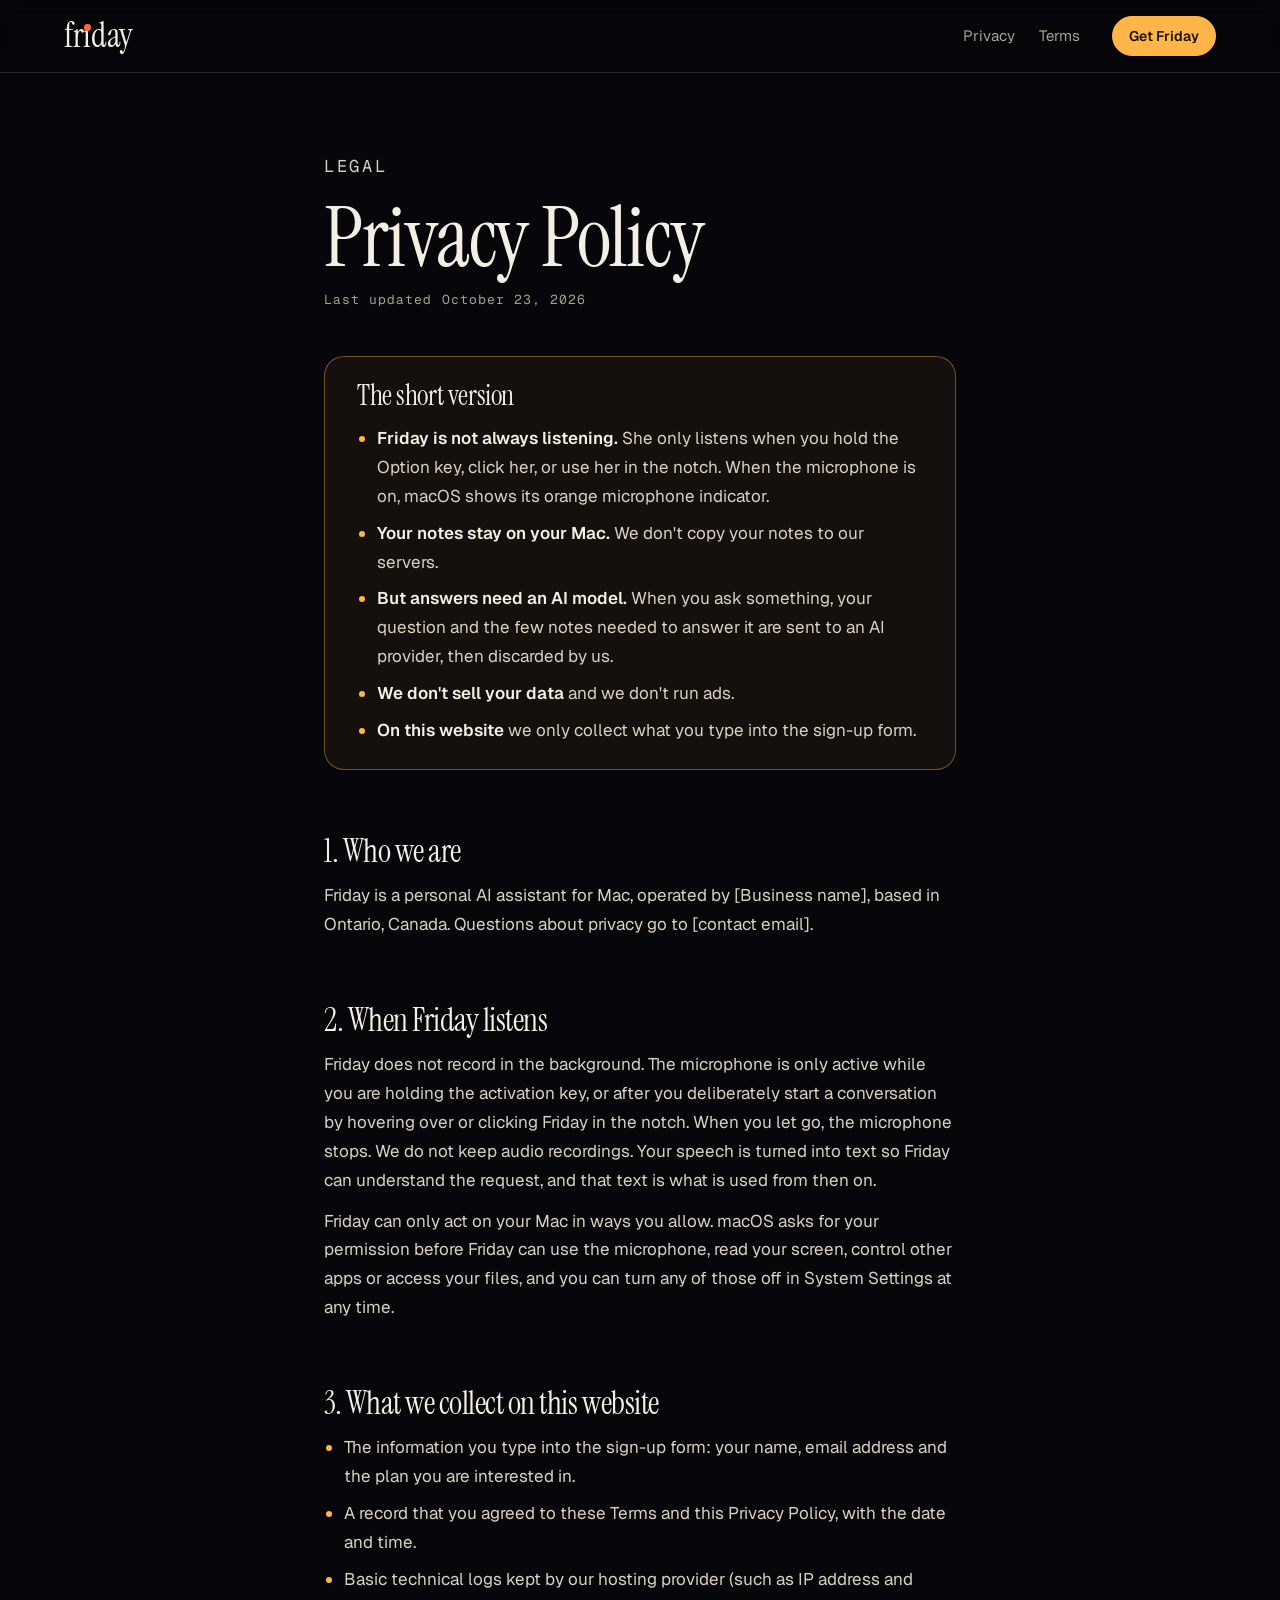
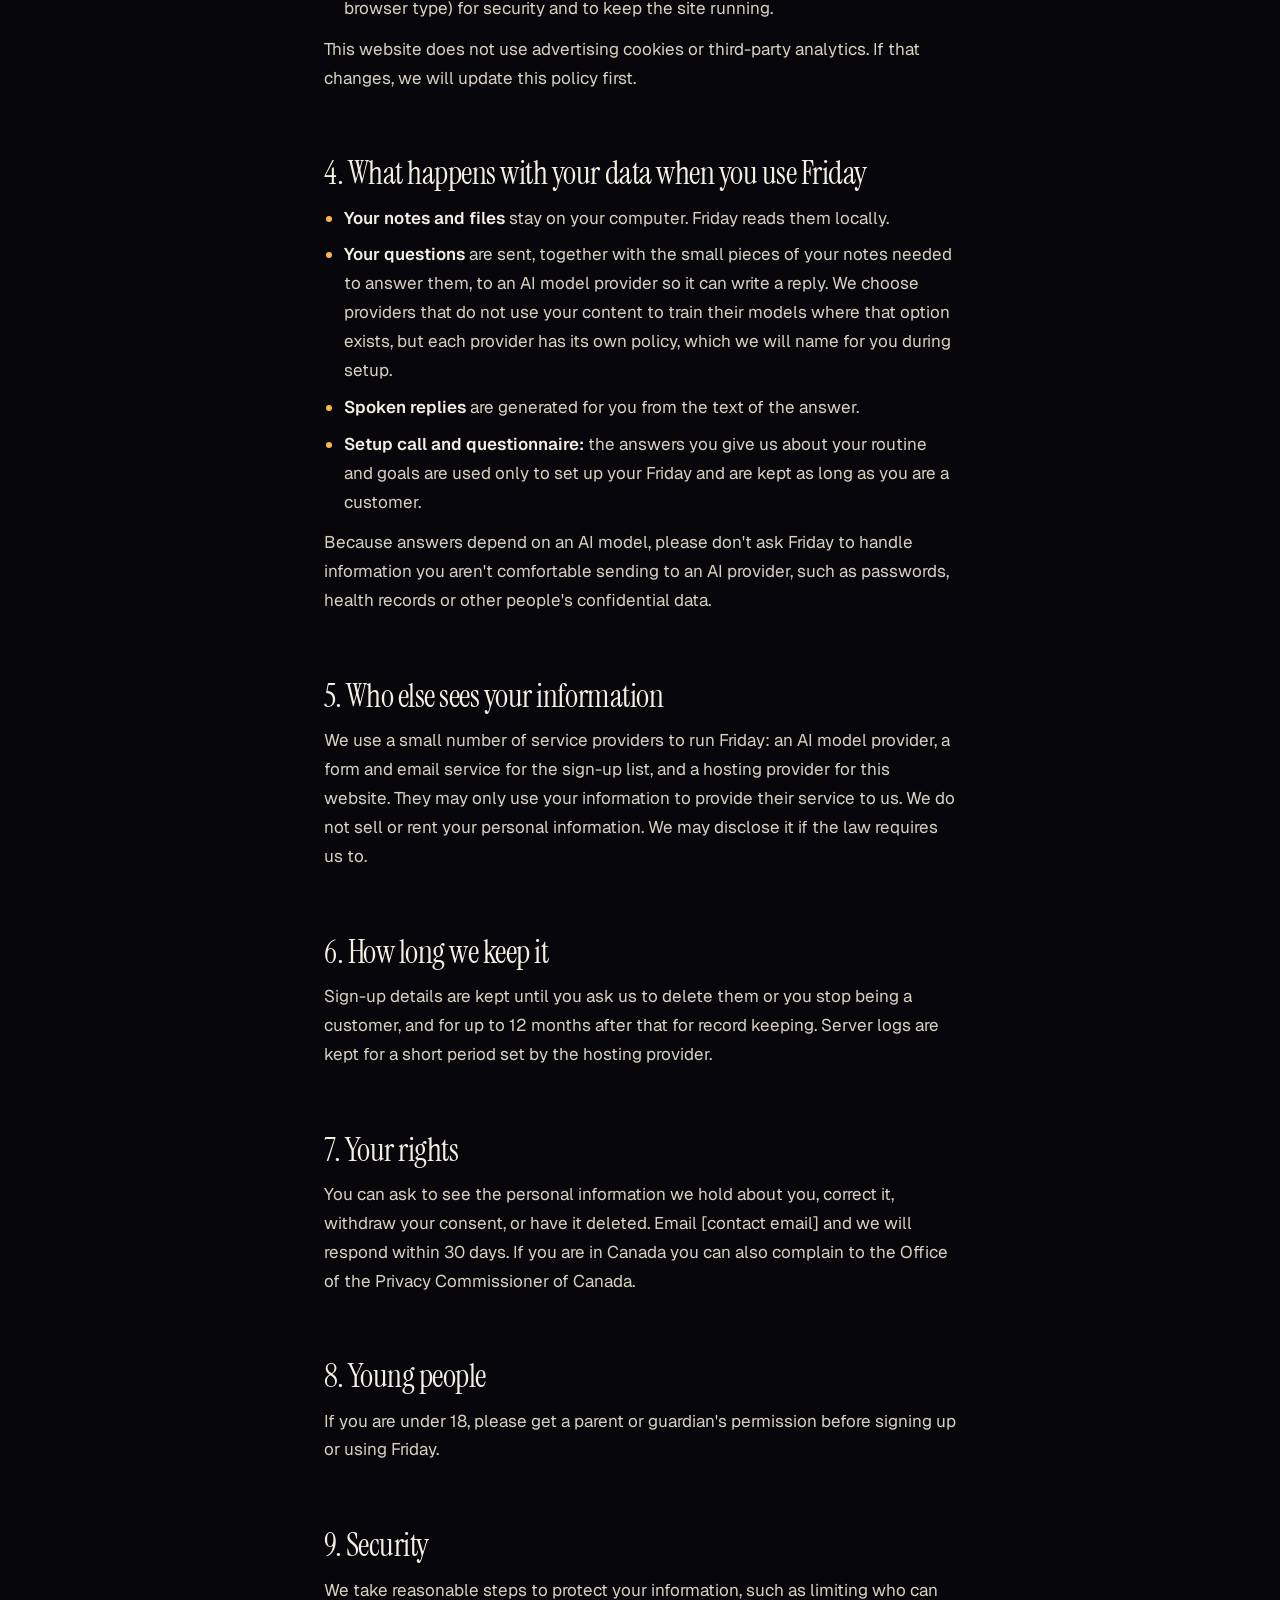
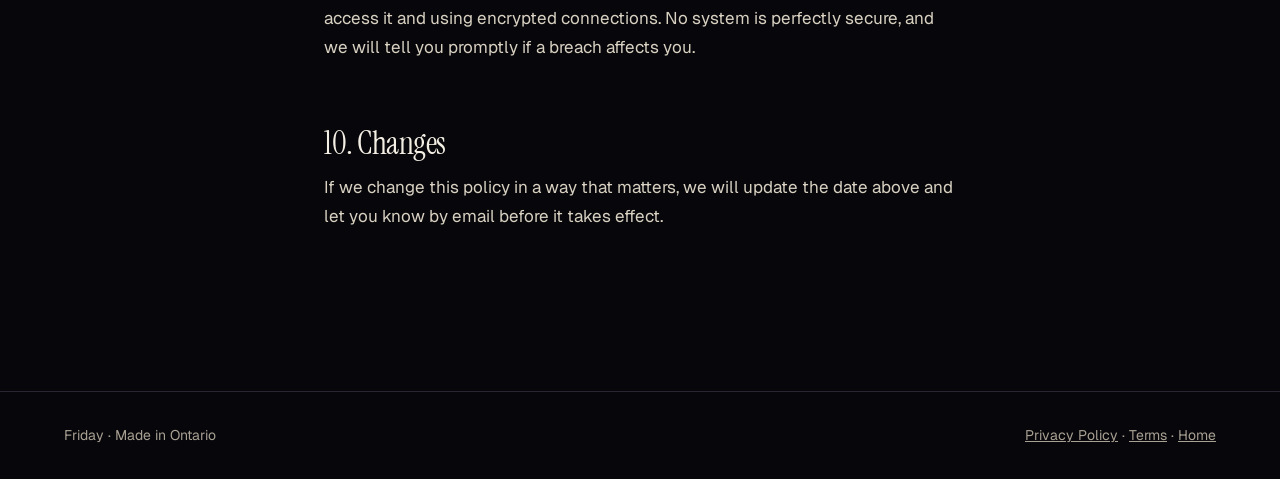
==== site/privacy.html @ 4f7a362a "Privacy policy, terms, required consent checkbox on sign-up" ====
<!doctype html>
<html lang="en">
<head>
  <meta charset="utf-8">
  <meta name="viewport" content="width=device-width, initial-scale=1">
  <title>Privacy Policy · Friday</title>
  <meta name="description" content="How Friday handles your data, plainly. She is not always listening.">
  <meta name="theme-color" content="#07060a">
  <link rel="icon" href="favicon.svg" type="image/svg+xml">
  <link rel="preconnect" href="https://fonts.googleapis.com">
  <link rel="preconnect" href="https://fonts.gstatic.com" crossorigin>
  <link href="https://fonts.googleapis.com/css2?family=Instrument+Serif:ital@0;1&family=Geist:wght@400;600&family=Geist+Mono:wght@400&display=swap" rel="stylesheet">
  <link rel="stylesheet" href="styles.css">
</head>
<body class="legal">
  <header class="nav solid">
    <a class="brand" href="index.html" aria-label="Friday home"><span class="wm">fr<span class="ii">ı</span>day</span></a>
    <nav aria-label="Legal"><a href="privacy.html">Privacy</a><a href="terms.html">Terms</a></nav>
    <a class="btn btn-sm" href="index.html#join">Get Friday</a>
  </header>
  <main class="doc" id="main">
    <p class="kicker">Legal</p>
    <h1>Privacy Policy</h1>
    <p class="updated">Last updated October 23, 2026</p>

    <div class="short">
      <h2>The short version</h2>
      <ul>
        <li><b>Friday is not always listening.</b> She only listens when you hold the Option key, click her, or use her in the notch. When the microphone is on, macOS shows its orange microphone indicator.</li>
        <li><b>Your notes stay on your Mac.</b> We don't copy your notes to our servers.</li>
        <li><b>But answers need an AI model.</b> When you ask something, your question and the few notes needed to answer it are sent to an AI provider, then discarded by us.</li>
        <li><b>We don't sell your data</b> and we don't run ads.</li>
        <li><b>On this website</b> we only collect what you type into the sign-up form.</li>
      </ul>
    </div>

    <h2>1. Who we are</h2>
    <p>Friday is a personal AI assistant for Mac, operated by [Business name], based in Ontario, Canada. Questions about privacy go to [contact email].</p>

    <h2>2. When Friday listens</h2>
    <p>Friday does not record in the background. The microphone is only active while you are holding the activation key, or after you deliberately start a conversation by hovering over or clicking Friday in the notch. When you let go, the microphone stops. We do not keep audio recordings. Your speech is turned into text so Friday can understand the request, and that text is what is used from then on.</p>
    <p>Friday can only act on your Mac in ways you allow. macOS asks for your permission before Friday can use the microphone, read your screen, control other apps or access your files, and you can turn any of those off in System Settings at any time.</p>

    <h2>3. What we collect on this website</h2>
    <ul>
      <li>The information you type into the sign-up form: your name, email address and the plan you are interested in.</li>
      <li>A record that you agreed to these Terms and this Privacy Policy, with the date and time.</li>
      <li>Basic technical logs kept by our hosting provider (such as IP address and browser type) for security and to keep the site running.</li>
    </ul>
    <p>This website does not use advertising cookies or third-party analytics. If that changes, we will update this policy first.</p>

    <h2>4. What happens with your data when you use Friday</h2>
    <ul>
      <li><b>Your notes and files</b> stay on your computer. Friday reads them locally.</li>
      <li><b>Your questions</b> are sent, together with the small pieces of your notes needed to answer them, to an AI model provider so it can write a reply. We choose providers that do not use your content to train their models where that option exists, but each provider has its own policy, which we will name for you during setup.</li>
      <li><b>Spoken replies</b> are generated for you from the text of the answer.</li>
      <li><b>Setup call and questionnaire:</b> the answers you give us about your routine and goals are used only to set up your Friday and are kept as long as you are a customer.</li>
    </ul>
    <p>Because answers depend on an AI model, please don't ask Friday to handle information you aren't comfortable sending to an AI provider, such as passwords, health records or other people's confidential data.</p>

    <h2>5. Who else sees your information</h2>
    <p>We use a small number of service providers to run Friday: an AI model provider, a form and email service for the sign-up list, and a hosting provider for this website. They may only use your information to provide their service to us. We do not sell or rent your personal information. We may disclose it if the law requires us to.</p>

    <h2>6. How long we keep it</h2>
    <p>Sign-up details are kept until you ask us to delete them or you stop being a customer, and for up to 12 months after that for record keeping. Server logs are kept for a short period set by the hosting provider.</p>

    <h2>7. Your rights</h2>
    <p>You can ask to see the personal information we hold about you, correct it, withdraw your consent, or have it deleted. Email [contact email] and we will respond within 30 days. If you are in Canada you can also complain to the Office of the Privacy Commissioner of Canada.</p>

    <h2>8. Young people</h2>
    <p>If you are under 18, please get a parent or guardian's permission before signing up or using Friday.</p>

    <h2>9. Security</h2>
    <p>We take reasonable steps to protect your information, such as limiting who can access it and using encrypted connections. No system is perfectly secure, and we will tell you promptly if a breach affects you.</p>

    <h2>10. Changes</h2>
    <p>If we change this policy in a way that matters, we will update the date above and let you know by email before it takes effect.</p>
  </main>
  <footer class="foot"><span>Friday · Made in Ontario</span><span><a href="privacy.html">Privacy Policy</a> · <a href="terms.html">Terms</a> · <a href="index.html">Home</a></span></footer>
</body>
</html>
---- site/styles.css ----
:root {
  --ground: #07060a; --surface: #121016; --line: #2a2530;
  --ink: #f4efe4; --muted: #a8a093; --accent: #ffb547; --accent-2: #ff7a3d; --accent-ink: #1a1206;
  --focus: #8ec5ff;
  --font-display: "Instrument Serif", Georgia, serif;
  --font-text: "Geist", system-ui, sans-serif;
  --font-mono: "Geist Mono", ui-monospace, monospace;
  --s1: 4px; --s2: 8px; --s3: 12px; --s4: 16px; --s5: 24px; --s6: 32px; --s7: 48px; --s8: 64px; --s9: 96px; --s10: 128px;
  --r1: 4px; --r2: 10px; --r3: 20px;
  --pad: clamp(var(--s4), 5vw, var(--s9));
  --ease-out: cubic-bezier(0.16, 1, 0.3, 1);
}
* { box-sizing: border-box; }
html { scroll-behavior: smooth; }
body { margin: 0; background: var(--ground); color: var(--ink); font: 400 17px/1.6 var(--font-text); -webkit-font-smoothing: antialiased; overflow-x: hidden; }
img, svg { max-width: 100%; }
a { color: inherit; }
h1, h2, h3 { margin: 0; font-weight: 400; }
h1, h2 { font-family: var(--font-display); letter-spacing: -0.015em; line-height: 0.98; }
h1 { font-size: clamp(56px, 9vw, 132px); }
h2 { font-size: clamp(40px, 5.6vw, 76px); }
h3 { font: 600 18px/1.3 var(--font-text); }
em { font-style: italic; color: var(--accent); }
p { margin: 0; }
:focus-visible { outline: 2px solid var(--focus); outline-offset: 3px; border-radius: var(--r1); }
.skip { position: absolute; left: -999px; top: var(--s2); z-index: 50; background: var(--accent); color: var(--accent-ink); padding: var(--s2) var(--s4); }
.skip:focus { left: var(--s2); }

/* the 3D scene sits behind everything */
#scene { position: fixed; inset: 0; width: 100vw; height: 100vh; z-index: 0; display: block; }
main, .foot { position: relative; z-index: 1; }
body::after { content: ""; position: fixed; inset: 0; z-index: 0; pointer-events: none; background: radial-gradient(120% 90% at 50% 40%, transparent 55%, rgba(0,0,0,.65)); }

/* nav */
.nav { position: fixed; inset: 0 0 auto; z-index: 20; display: flex; align-items: center; gap: var(--s6); padding: var(--s4) var(--pad); transition: background .3s var(--ease-out), border-color .3s; border-bottom: 1px solid transparent; }
.nav.solid { background: rgba(7,6,10,.82); backdrop-filter: blur(10px); border-color: var(--line); }
.brand { display: flex; align-items: center; gap: var(--s2); text-decoration: none; color: var(--ink); }

.brand img { display: block; }
.wm { font: 400 34px/1 var(--font-display); letter-spacing: -.01em; }
.ii { position: relative; display: inline-block; }
.ii::after { content: ""; position: absolute; left: 50%; top: .14em; width: .2em; height: .2em; margin-left: -.1em; border-radius: 50%; background: #ff6a2b; }
.nav nav { display: flex; gap: var(--s5); margin-left: auto; }
.nav nav a { text-decoration: none; color: var(--muted); font-size: 15px; transition: color .2s var(--ease-out); }
.nav nav a:hover { color: var(--ink); }
@media (max-width: 760px) { .nav nav { display: none; } .nav .btn-sm { margin-left: auto; } }

/* buttons */
.btn { display: inline-flex; align-items: center; justify-content: center; gap: var(--s2); min-height: 52px; padding: 0 var(--s5); border-radius: 999px; border: 1px solid var(--accent); background: var(--accent); color: var(--accent-ink); font: 600 16px/1 var(--font-text); text-decoration: none; cursor: pointer; transition: transform .2s var(--ease-out), background .2s var(--ease-out), box-shadow .3s var(--ease-out); }
.btn:hover { transform: translateY(-2px); background: #ffc56b; box-shadow: 0 10px 40px -10px rgba(255,181,71,.6); }
.btn:active { transform: translateY(0); }
.btn svg { width: 16px; height: 16px; fill: currentColor; }
.btn-ghost { background: rgba(18,16,22,.5); color: var(--ink); border-color: var(--line); backdrop-filter: blur(6px); }
.btn-ghost:hover { background: var(--surface); border-color: var(--muted); box-shadow: none; }
.btn-sm { min-height: 40px; font-size: 14px; padding: 0 var(--s4); }
.btn[disabled] { opacity: .6; cursor: wait; }
.btn-voice.playing { animation: ping 1.4s var(--ease-out) infinite; }
@keyframes ping { 0% { box-shadow: 0 0 0 0 rgba(255,181,71,.55); } 100% { box-shadow: 0 0 0 22px rgba(255,181,71,0); } }

/* hero */
.hero { position: relative; min-height: 100svh; display: flex; align-items: center; padding: var(--s9) var(--pad) var(--s8); }
.hero-copy { max-width: 720px; }
.eyebrow { display: flex; align-items: center; gap: var(--s3); font: 400 13px/1 var(--font-mono); text-transform: uppercase; letter-spacing: .16em; color: var(--muted); margin-bottom: var(--s6); }
.dot { width: 8px; height: 8px; border-radius: 50%; background: var(--accent); animation: blink 2s ease-in-out infinite; }
@keyframes blink { 50% { opacity: .25; } }
.lede { margin-top: var(--s6); max-width: 32em; font-size: 20px; color: var(--muted); }
.cta-row { display: flex; flex-wrap: wrap; gap: var(--s3); margin-top: var(--s7); }
.fine { margin-top: var(--s4); font-size: 14px; color: var(--muted); }
.center { text-align: center; }
.scroll-hint { position: absolute; left: 50%; bottom: var(--s6); transform: translateX(-50%); font: 400 11px/1 var(--font-mono); letter-spacing: .3em; text-transform: uppercase; color: var(--muted); }
.scroll-hint::after { content: ""; display: block; width: 1px; height: 40px; margin: var(--s3) auto 0; background: linear-gradient(var(--accent), transparent); animation: drip 2s var(--ease-out) infinite; transform-origin: top; }
@keyframes drip { 0% { transform: scaleY(0); } 60% { transform: scaleY(1); opacity: 1; } 100% { transform: scaleY(1); opacity: 0; } }
@media (max-width: 900px) { .hero { align-items: flex-end; padding-bottom: var(--s9); } }

/* the workshop: 3D HUD panels that assemble on scroll. --p goes 0 to 1 (defaults to assembled without JS) */
.lab { --p: 1; height: 260vh; }
.lab-sticky { position: sticky; top: 0; height: 100vh; overflow: hidden; display: grid; place-items: center; perspective: 1100px; }
.lab-stage { position: relative; width: min(860px, 92vw); aspect-ratio: 16 / 10; transform-style: preserve-3d; transform: rotateX(calc(18deg - var(--p) * 10deg)) rotateY(calc(-28deg + var(--p) * 24deg)) translateZ(calc(-260px + var(--p) * 200px)); }
.lab-copy { position: absolute; left: var(--pad); right: var(--pad); bottom: var(--s8); text-align: center; opacity: calc(var(--p) * 2 - 0.8); }
.lab-copy h2 { max-width: 16em; margin: var(--s3) auto 0; font-size: clamp(32px, 4.4vw, 60px); }
.ring { position: absolute; left: 50%; top: 50%; border-radius: 50%; border: 1px solid rgba(255,181,71,.45); transform-style: preserve-3d; }
.r1 { width: 240px; height: 240px; margin: -120px 0 0 -120px; border-style: dashed; animation: spin 18s linear infinite; }
.r2 { width: 340px; height: 340px; margin: -170px 0 0 -170px; border-color: rgba(255,181,71,.2); transform: rotateX(70deg); animation: spin3d 14s linear infinite; }
.r3 { width: 420px; height: 420px; margin: -210px 0 0 -210px; border-color: rgba(255,122,61,.25); border-width: 2px 0; animation: spin 30s linear infinite reverse; }
@keyframes spin { to { rotate: 360deg; } }
@keyframes spin3d { to { transform: rotateX(70deg) rotateZ(360deg); } }
.core { position: absolute; left: 50%; top: 50%; width: 90px; height: 90px; margin: -45px 0 0 -45px; border-radius: 50%; background: radial-gradient(circle, #fff3d6 0%, var(--accent) 35%, rgba(255,122,61,.15) 70%, transparent 72%); box-shadow: 0 0 80px 20px rgba(255,181,71,.35); }
.panel { --tx: 0px; --ty: 0px; --tz: 0px; --ry: 0deg;
  position: absolute; width: 210px; padding: var(--s3) var(--s4); display: grid; gap: 4px; border: 1px solid rgba(255,181,71,.35); border-radius: var(--r1); background: rgba(24,18,10,.72); backdrop-filter: blur(4px); font: 400 12px/1.4 var(--font-mono); color: var(--ink);
  transform: translate3d(calc(var(--tx) * (1 - var(--p))), calc(var(--ty) * (1 - var(--p))), calc(var(--tz) + (1 - var(--p)) * 700px)) rotateY(var(--ry));
  opacity: calc(var(--p) * 1.6 - 0.1); }
.panel b { font-weight: 400; letter-spacing: .16em; color: var(--accent); font-size: 11px; }
.panel span { color: var(--muted); }
.panel i { display: block; height: 3px; margin-top: 6px; background: linear-gradient(90deg, var(--accent) var(--w), rgba(255,255,255,.08) var(--w)); }
.p1 { left: 0; top: 4%; --tx: -500px; --ty: -200px; --tz: 60px; --ry: 22deg; }
.p2 { right: 0; top: 0; --tx: 500px; --ty: -260px; --tz: 30px; --ry: -22deg; }
.p3 { left: -4%; top: 42%; --tx: -600px; --ty: 40px; --tz: 120px; --ry: 26deg; }
.p4 { right: -4%; top: 40%; --tx: 600px; --ty: 0px; --tz: 140px; --ry: -26deg; }
.p5 { left: 6%; bottom: 2%; --tx: -400px; --ty: 300px; --tz: 40px; --ry: 18deg; }
.p6 { right: 6%; bottom: 6%; --tx: 400px; --ty: 300px; --tz: 70px; --ry: -18deg; }
@media (max-width: 700px) { .panel { width: 150px; font-size: 10px; } .r3 { display: none; } .lab-stage { aspect-ratio: 3 / 4; } }

/* chapters over the morphing particles */
.chapter { min-height: 150vh; display: flex; align-items: center; padding: var(--s9) var(--pad); }
.chapter-copy { max-width: 560px; }
.kicker { font: 400 13px/1 var(--font-mono); text-transform: uppercase; letter-spacing: .16em; color: var(--accent); }
.chapter h2 { margin-top: var(--s5); }
.chapter p:not(.kicker) { margin-top: var(--s5); font-size: 19px; color: var(--muted); max-width: 30em; }
@media (max-width: 900px) { .chapter-copy { padding: var(--s6); border-radius: var(--r3); background: rgba(7,6,10,.7); backdrop-filter: blur(6px); } }

/* use cases */
.uses { max-width: 1240px; margin: 0 auto; padding: var(--s10) var(--pad) var(--s8); }
.uses h2 { margin-top: var(--s4); max-width: 14em; }
.uses-grid { display: grid; grid-template-columns: repeat(3, minmax(0, 1fr)); gap: var(--s4); margin-top: var(--s7); perspective: 1000px; }
.use { padding: var(--s6) var(--s5); border: 1px solid var(--line); border-radius: var(--r3); background: rgba(18,16,22,.84); backdrop-filter: blur(8px); transition: border-color .25s var(--ease-out), transform .25s var(--ease-out); }
.use:hover { border-color: var(--accent); }
.use h3 { font: 400 36px/1 var(--font-display); margin-bottom: var(--s5); }
.use ul { list-style: none; margin: 0; padding: 0; display: grid; gap: var(--s3); color: var(--muted); font-size: 16px; }
.use li::before { content: ""; display: inline-block; width: 6px; height: 6px; margin-right: var(--s3); border-radius: 50%; background: var(--accent); vertical-align: middle; }
.uses .fine { margin-top: var(--s5); }
@media (max-width: 900px) { .uses-grid { grid-template-columns: minmax(0, 1fr); } }

/* live demo console */
.demo { min-height: 100vh; padding: var(--s10) var(--pad) var(--s9); display: grid; justify-items: center; align-content: center; gap: var(--s7); }
.demo-head { text-align: center; }
.demo-head h2 { margin-top: var(--s4); }
.console { width: min(760px, 100%); padding: var(--s5); border: 1px solid rgba(255,181,71,.3); border-radius: var(--r3); background: rgba(14,11,14,.78); backdrop-filter: blur(14px); font-family: var(--font-mono); box-shadow: 0 40px 120px -40px rgba(255,140,40,.35); }
.console-top { display: flex; align-items: center; gap: var(--s3); padding-bottom: var(--s4); border-bottom: 1px solid var(--line); font-size: 12px; letter-spacing: .14em; color: var(--muted); }
.status { color: var(--accent); }
.clock { margin-left: auto; }
.orb { width: 14px; height: 14px; border-radius: 50%; background: var(--accent); box-shadow: 0 0 0 calc(4px + var(--amp, 0) * 18px) rgba(255,181,71,.18); transition: box-shadow 60ms linear; }
.screen { min-height: 170px; padding: var(--s6) var(--s2) var(--s4); display: grid; align-content: start; gap: var(--s4); }
.q { color: var(--muted); font-size: 14px; }
.a { font: 400 clamp(22px, 3vw, 30px)/1.3 var(--font-display); font-style: normal; color: var(--ink); font-family: var(--font-display); }
.a .w { opacity: .18; transition: opacity .25s var(--ease-out); }
.a .w.on { opacity: 1; }
.bars { display: flex; align-items: center; gap: 3px; height: 56px; margin: var(--s2) 0 var(--s5); }
.bars i { flex: 1; height: 6%; min-height: 2px; border-radius: 2px; background: var(--accent); opacity: .85; transition: height 70ms linear; }
.chips { display: flex; flex-wrap: wrap; gap: var(--s2); }
.chip { min-height: 44px; padding: 0 var(--s4); border: 1px solid var(--line); border-radius: 999px; background: transparent; color: var(--ink); font: 400 14px var(--font-text); cursor: pointer; transition: border-color .2s var(--ease-out), background .2s var(--ease-out); }
.chip:hover { border-color: var(--accent); }
.chip[aria-pressed="true"] { background: var(--accent); color: var(--accent-ink); border-color: var(--accent); }

/* plain sections */
.section { max-width: 1240px; margin: 0 auto; padding: var(--s10) var(--pad) 0; }
.section-lede { margin-top: var(--s4); max-width: 40em; color: var(--muted); font-size: 19px; }
.steps { list-style: none; padding: 0; margin: var(--s7) 0 0; display: grid; grid-template-columns: repeat(3, minmax(0, 1fr)); gap: var(--s5); perspective: 900px; }
.steps li { padding: var(--s6) var(--s5); border: 1px solid var(--line); border-top: 2px solid var(--accent); border-radius: var(--r2); background: rgba(18,16,22,.82); backdrop-filter: blur(8px); }
.num { display: block; font: 400 64px/1 var(--font-display); color: var(--accent); margin-bottom: var(--s4); }
.steps p { margin-top: var(--s2); color: var(--muted); }
@media (max-width: 800px) { .steps { grid-template-columns: minmax(0, 1fr); } }

.plans { display: grid; grid-template-columns: repeat(3, minmax(0, 1fr)); gap: var(--s4); margin-top: var(--s7); align-items: stretch; perspective: 1200px; }
.plan { display: flex; flex-direction: column; padding: var(--s6); border: 1px solid var(--line); border-radius: var(--r3); background: rgba(18,16,22,.86); backdrop-filter: blur(8px); }
.plan-hot { border-color: var(--accent); background: rgba(34,26,14,.9); box-shadow: 0 30px 90px -30px rgba(255,160,50,.45); }
.tag { align-self: flex-start; margin-bottom: var(--s3); padding: var(--s1) var(--s3); border-radius: 999px; background: var(--accent); color: var(--accent-ink); font: 600 12px/1.6 var(--font-text); }
.who { margin-top: var(--s1); color: var(--muted); font-size: 15px; }
.price { margin-top: var(--s5); color: var(--muted); }
.price span { font: 400 64px/1 var(--font-display); color: var(--ink); }
.setup { margin-top: var(--s2); font-size: 14px; color: var(--muted); }
.setup s { opacity: .6; }
.plan ul { list-style: none; padding: 0; margin: var(--s5) 0 var(--s6); display: grid; gap: var(--s2); font-size: 15px; flex: 1; }
.plan li::before { content: "✓"; color: var(--accent); margin-right: var(--s2); }
@media (max-width: 900px) { .plans { grid-template-columns: minmax(0, 1fr); } }

.privacy-card { padding: var(--s8) clamp(var(--s5), 5vw, var(--s8)); border-radius: var(--r3); background: linear-gradient(135deg, var(--accent), var(--accent-2)); color: var(--accent-ink); }
.privacy h2 { color: var(--accent-ink); }
.privacy a { color: var(--accent-ink); font-weight: 600; }
.privacy p { margin-top: var(--s4); max-width: 38em; font-size: 19px; }

.faq { margin-top: var(--s6); border-top: 1px solid var(--line); max-width: 820px; }
.faq details { border-bottom: 1px solid var(--line); }
.faq summary { cursor: pointer; padding: var(--s5) 0; font-weight: 600; list-style: none; display: flex; justify-content: space-between; gap: var(--s4); }
.faq summary::after { content: "+"; color: var(--accent); font-size: 22px; line-height: 1; transition: transform .2s var(--ease-out); }
.faq details[open] summary::after { transform: rotate(45deg); }
.faq summary::-webkit-details-marker { display: none; }
.faq details p { padding-bottom: var(--s5); color: var(--muted); max-width: 40em; }

.join { text-align: center; min-height: 90vh; display: grid; align-content: center; padding-bottom: var(--s10); }
.join .section-lede { margin-inline: auto; }
form { display: grid; grid-template-columns: repeat(3, minmax(0, 1fr)) auto; gap: var(--s3); align-items: end; width: 100%; max-width: 920px; margin: var(--s7) auto 0; text-align: left; padding: var(--s5); border: 1px solid var(--line); border-radius: var(--r3); background: rgba(14,11,14,.8); backdrop-filter: blur(12px); }
.field { display: grid; gap: var(--s2); }
label { font-size: 14px; color: var(--muted); }
input, select { min-height: 52px; padding: 0 var(--s4); border: 1px solid var(--line); border-radius: var(--r2); background: var(--ground); color: var(--ink); font: 400 16px var(--font-text); }
input:focus, select:focus { border-color: var(--accent); outline: none; }
input[aria-invalid="true"] { border-color: #ff7a6b; }
.msg { grid-column: 1 / -1; min-height: 1.6em; text-align: center; color: var(--muted); }
.msg.ok { color: var(--accent); }
.msg.err { color: #ff8b7e; }
@media (max-width: 760px) { form { grid-template-columns: minmax(0, 1fr); } }

.foot { display: flex; justify-content: space-between; padding: var(--s6) var(--pad); border-top: 1px solid var(--line); color: var(--muted); font-size: 14px; background: var(--ground); }

/* scroll-driven 3D reveals, only where the browser supports them; content is visible otherwise */
@supports (animation-timeline: view()) {
  .tilt { animation: tilt-in linear both; animation-timeline: view(); animation-range: entry 0% cover 35%; transform-origin: 50% 100%; }
  @keyframes tilt-in { from { transform: rotateX(38deg) translateY(80px) scale(.92); opacity: .15; } to { transform: none; opacity: 1; } }
  .chapter-copy, .demo-head, .section > h2 { animation: rise-in linear both; animation-timeline: view(); animation-range: entry 0% cover 30%; }
  @keyframes rise-in { from { transform: translateY(60px); opacity: 0; filter: blur(6px); } to { transform: none; opacity: 1; filter: none; } }
}

@media (prefers-reduced-motion: reduce) {
  *, *::before, *::after { animation: none !important; transition: none !important; }
  html { scroll-behavior: auto; }
  .lab { --p: 1 !important; }
}

/* notch demo: an animated Mac screen */
.notch { max-width: 1240px; margin: 0 auto; padding: var(--s10) var(--pad) var(--s8); text-align: center; }
.notch-head h2 { margin-top: var(--s4); }
.notch-head .section-lede { margin-inline: auto; }
.mac { position: relative; width: min(980px, 100%); aspect-ratio: 16 / 10; margin: var(--s7) auto 0; border-radius: var(--r3); border: 1px solid #3a3340; overflow: hidden; text-align: left;
  background: radial-gradient(90% 80% at 20% 10%, #3a2412, transparent 60%), radial-gradient(70% 70% at 90% 90%, #2a1030, transparent 60%), #0e0b12;
  box-shadow: 0 60px 140px -50px rgba(255,150,40,.4), inset 0 0 0 6px #050407; }
.bar { position: absolute; inset: 0 0 auto; height: 30px; display: flex; align-items: center; gap: 18px; padding: 0 20px; font: 400 12px var(--font-text); color: #e8e1d3; background: rgba(0,0,0,.35); }
.bar b { font-weight: 600; } .bar .apple { width: 11px; height: 13px; border-radius: 50% 50% 45% 45%; background: #e8e1d3; opacity: .85; }
.bar-r { margin-left: auto; font-style: normal; }
.win { position: absolute; border-radius: 12px; background: rgba(255,255,255,.04); border: 1px solid rgba(255,255,255,.07); }
.w1 { left: 7%; top: 22%; width: 38%; height: 52%; } .w2 { left: 40%; top: 36%; width: 32%; height: 44%; background: rgba(255,181,71,.05); } .w3 { right: 6%; top: 18%; width: 22%; height: 30%; }
.notch-shape { position: absolute; left: 50%; top: 0; z-index: 3; width: 17%; height: 30px; transform: translateX(-50%); background: #000; border-radius: 0 0 14px 14px; overflow: hidden;
  transition: width .55s var(--ease-out), height .55s var(--ease-out), border-radius .55s var(--ease-out); }
.notch-shape.open { width: 52%; height: 44%; border-radius: 0 0 26px 26px; box-shadow: 0 0 0 1px rgba(255,181,71,.25), 0 30px 80px -10px rgba(255,160,50,.35); }
.nbody { padding: 44px 6% 0; opacity: 0; transition: opacity .3s .15s; font-family: var(--font-mono); }
.open .nbody { opacity: 1; }
.nrow { display: flex; align-items: center; gap: var(--s3); font-size: 11px; letter-spacing: .16em; color: var(--accent); }
.nq { min-height: 1.4em; margin-top: var(--s3); font-size: clamp(11px, 1.35vw, 14px); color: var(--muted); }
.na { min-height: 2.8em; margin-top: var(--s2); font: 400 clamp(15px, 2.1vw, 24px)/1.25 var(--font-display); color: var(--ink); }
.nbars { display: flex; align-items: center; gap: 3px; height: 26px; margin-top: var(--s3); }
.nbars i { flex: 1; height: 12%; border-radius: 2px; background: var(--accent); opacity: .85; }
.speaking .nbars i { animation: nb .9s ease-in-out infinite; }
.nbars i:nth-child(2n) { animation-delay: -.3s !important; } .nbars i:nth-child(3n) { animation-delay: -.6s !important; } .nbars i:nth-child(5n) { animation-delay: -.15s !important; }
@keyframes nb { 50% { height: 95%; } }
.cursor { position: absolute; z-index: 5; left: 0; top: 0; width: 22px; height: 22px; transform: translate(70%, 60%); transition: transform 1.3s cubic-bezier(.5,0,.2,1); filter: drop-shadow(0 2px 3px rgba(0,0,0,.6)); }
.cursor.at-notch { transform: translate(calc(var(--mw) * .5 - 8px), 12px); }
.keycap { position: absolute; z-index: 4; left: 50%; bottom: 8%; display: grid; place-items: center; gap: 2px; width: 84px; height: 78px; transform: translateX(-50%) translateY(14px); opacity: 0; border-radius: 12px; border: 1px solid #4a4235; background: linear-gradient(#2a2520, #16130f); color: var(--muted); font-family: var(--font-mono); transition: opacity .3s, transform .3s var(--ease-out), box-shadow .3s, color .3s; }
.keycap b { font-size: 26px; font-weight: 400; line-height: 1; } .keycap span { font-size: 11px; letter-spacing: .08em; }
.keycap.show { opacity: 1; transform: translateX(-50%); }
.keycap.down { color: var(--accent-ink); background: linear-gradient(#ffc56b, #ffb547); border-color: var(--accent); box-shadow: 0 0 40px 6px rgba(255,181,71,.55); transform: translateX(-50%) translateY(3px); }
.notch-cap { margin-top: var(--s5); font: 400 13px/1 var(--font-mono); letter-spacing: .16em; text-transform: uppercase; color: var(--accent); min-height: 1em; }
@media (max-width: 700px) { .mac { aspect-ratio: 4 / 3; } .notch-shape.open { width: 80%; height: 62%; } .bar span:not(.apple) { display: none; } .bar b { display: none; } }

/* consent checkbox in the sign-up form */
.consent { grid-column: 1 / -1; display: flex; align-items: flex-start; gap: var(--s3); font-size: 14px; color: var(--muted); }
.consent input { flex: none; width: 22px; min-height: 22px; height: 22px; margin: 1px 0 0; padding: 0; accent-color: var(--accent); }
.consent label { font-size: 14px; line-height: 1.5; }
.consent a, .foot-links a, .doc a { color: var(--accent); }
.consent input[aria-invalid="true"] { outline: 2px solid #ff7a6b; outline-offset: 2px; }
.foot-links { display: flex; gap: var(--s5); flex-wrap: wrap; }
.foot-links a { color: var(--muted); } .foot-links a:hover { color: var(--ink); }
@media (max-width: 760px) { .foot { flex-direction: column; gap: var(--s3); } }

/* legal pages */
body.legal::after { display: none; }
.nav nav a + a { margin-left: 0; }
.doc { max-width: 760px; margin: 0 auto; padding: 140px var(--pad) var(--s9); }
.doc h1 { font-size: clamp(44px, 7vw, 84px); margin-top: var(--s4); }
.doc .updated { margin-top: var(--s3); font: 400 13px var(--font-mono); letter-spacing: .08em; color: var(--muted); }
.doc h2 { font: 400 32px/1.1 var(--font-display); margin: var(--s8) 0 var(--s3); }
.doc p, .doc li { color: #d8d1c2; font-size: 17px; line-height: 1.7; }
.doc p { margin-top: var(--s3); }
.doc ul { margin: var(--s3) 0 0; padding-left: 1.2em; display: grid; gap: var(--s2); }
.doc li::marker { color: var(--accent); }
.doc b { color: var(--ink); font-weight: 600; }
.short { margin-top: var(--s7); padding: var(--s5) var(--s6); border: 1px solid rgba(255,181,71,.4); border-radius: var(--r3); background: rgba(255,181,71,.06); }
.short h2 { margin-top: 0; font-size: 28px; }
body.legal .foot { margin-top: var(--s8); }
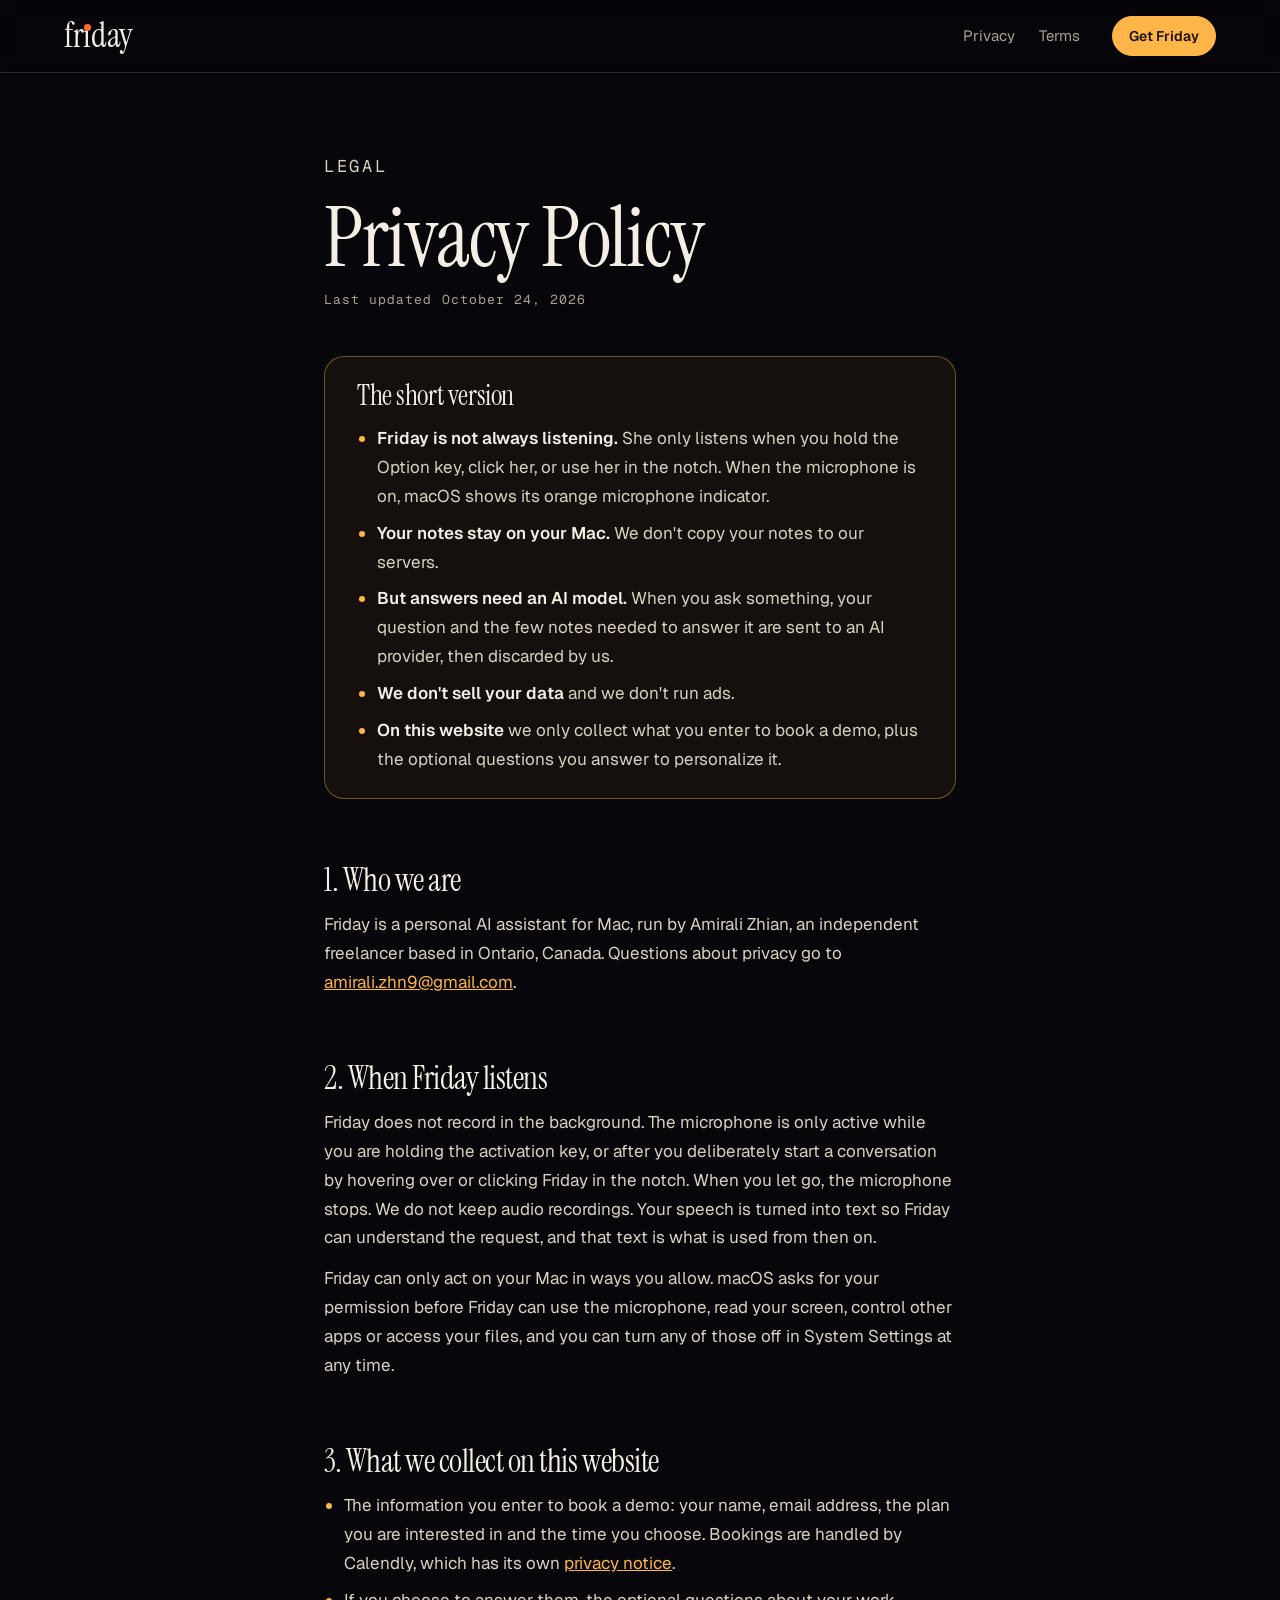
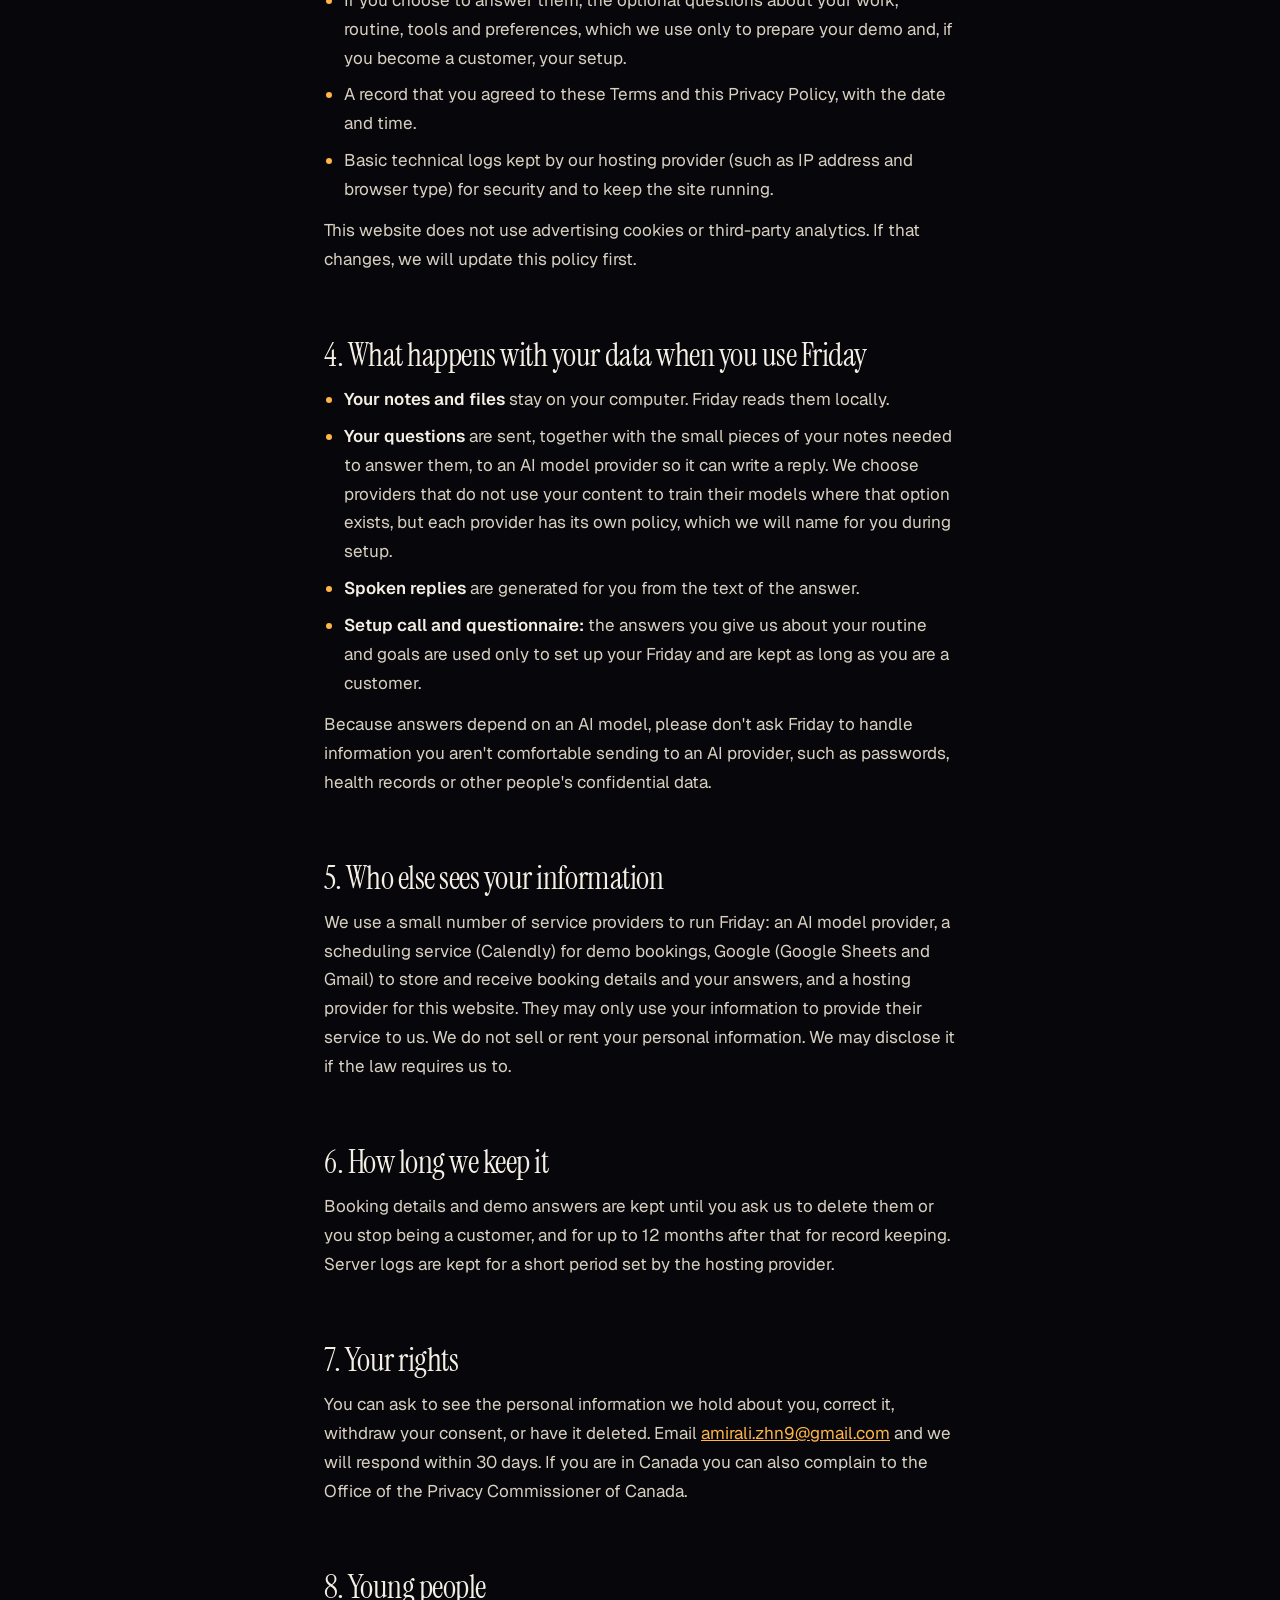
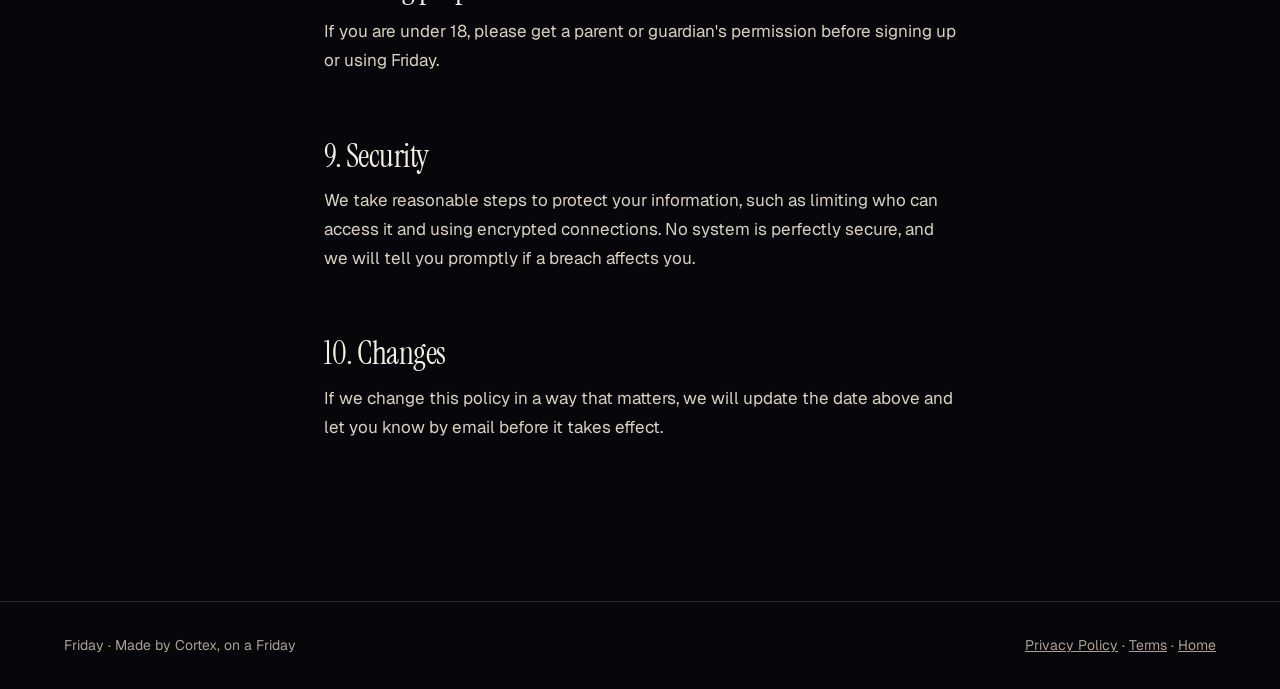
==== commit 288bcd2c: "Launch: booking flow, demo videos, live on meetfriday.vercel.app - Demo section is a 3-step flow: de" ====
--- a/site/privacy.html
+++ b/site/privacy.html
@@ -21,7 +21,7 @@
   <main class="doc" id="main">
     <p class="kicker">Legal</p>
     <h1>Privacy Policy</h1>
-    <p class="updated">Last updated October 23, 2026</p>
+    <p class="updated">Last updated October 24, 2026</p>
 
     <div class="short">
       <h2>The short version</h2>
@@ -30,12 +30,12 @@
         <li><b>Your notes stay on your Mac.</b> We don't copy your notes to our servers.</li>
         <li><b>But answers need an AI model.</b> When you ask something, your question and the few notes needed to answer it are sent to an AI provider, then discarded by us.</li>
         <li><b>We don't sell your data</b> and we don't run ads.</li>
-        <li><b>On this website</b> we only collect what you type into the sign-up form.</li>
+        <li><b>On this website</b> we only collect what you enter to book a demo, plus the optional questions you answer to personalize it.</li>
       </ul>
     </div>
 
     <h2>1. Who we are</h2>
-    <p>Friday is a personal AI assistant for Mac, operated by [Business name], based in Ontario, Canada. Questions about privacy go to [contact email].</p>
+    <p>Friday is a personal AI assistant for Mac, run by Amirali Zhian, an independent freelancer based in Ontario, Canada. Questions about privacy go to <a href="mailto:amirali.zhn9@gmail.com">amirali.zhn9@gmail.com</a>.</p>
 
     <h2>2. When Friday listens</h2>
     <p>Friday does not record in the background. The microphone is only active while you are holding the activation key, or after you deliberately start a conversation by hovering over or clicking Friday in the notch. When you let go, the microphone stops. We do not keep audio recordings. Your speech is turned into text so Friday can understand the request, and that text is what is used from then on.</p>
@@ -43,7 +43,8 @@
 
     <h2>3. What we collect on this website</h2>
     <ul>
-      <li>The information you type into the sign-up form: your name, email address and the plan you are interested in.</li>
+      <li>The information you enter to book a demo: your name, email address, the plan you are interested in and the time you choose. Bookings are handled by Calendly, which has its own <a href="https://calendly.com/legal/privacy-notice" target="_blank" rel="noopener">privacy notice</a>.</li>
+      <li>If you choose to answer them, the optional questions about your work, routine, tools and preferences, which we use only to prepare your demo and, if you become a customer, your setup.</li>
       <li>A record that you agreed to these Terms and this Privacy Policy, with the date and time.</li>
       <li>Basic technical logs kept by our hosting provider (such as IP address and browser type) for security and to keep the site running.</li>
     </ul>
@@ -59,13 +60,13 @@
     <p>Because answers depend on an AI model, please don't ask Friday to handle information you aren't comfortable sending to an AI provider, such as passwords, health records or other people's confidential data.</p>
 
     <h2>5. Who else sees your information</h2>
-    <p>We use a small number of service providers to run Friday: an AI model provider, a form and email service for the sign-up list, and a hosting provider for this website. They may only use your information to provide their service to us. We do not sell or rent your personal information. We may disclose it if the law requires us to.</p>
+    <p>We use a small number of service providers to run Friday: an AI model provider, a scheduling service (Calendly) for demo bookings, Google (Google Sheets and Gmail) to store and receive booking details and your answers, and a hosting provider for this website. They may only use your information to provide their service to us. We do not sell or rent your personal information. We may disclose it if the law requires us to.</p>
 
     <h2>6. How long we keep it</h2>
-    <p>Sign-up details are kept until you ask us to delete them or you stop being a customer, and for up to 12 months after that for record keeping. Server logs are kept for a short period set by the hosting provider.</p>
+    <p>Booking details and demo answers are kept until you ask us to delete them or you stop being a customer, and for up to 12 months after that for record keeping. Server logs are kept for a short period set by the hosting provider.</p>
 
     <h2>7. Your rights</h2>
-    <p>You can ask to see the personal information we hold about you, correct it, withdraw your consent, or have it deleted. Email [contact email] and we will respond within 30 days. If you are in Canada you can also complain to the Office of the Privacy Commissioner of Canada.</p>
+    <p>You can ask to see the personal information we hold about you, correct it, withdraw your consent, or have it deleted. Email <a href="mailto:amirali.zhn9@gmail.com">amirali.zhn9@gmail.com</a> and we will respond within 30 days. If you are in Canada you can also complain to the Office of the Privacy Commissioner of Canada.</p>
 
     <h2>8. Young people</h2>
     <p>If you are under 18, please get a parent or guardian's permission before signing up or using Friday.</p>
@@ -76,6 +77,6 @@
     <h2>10. Changes</h2>
     <p>If we change this policy in a way that matters, we will update the date above and let you know by email before it takes effect.</p>
   </main>
-  <footer class="foot"><span>Friday · Made in Ontario</span><span><a href="privacy.html">Privacy Policy</a> · <a href="terms.html">Terms</a> · <a href="index.html">Home</a></span></footer>
+  <footer class="foot"><span>Friday · Made by Cortex, on a Friday</span><span><a href="privacy.html">Privacy Policy</a> · <a href="terms.html">Terms</a> · <a href="index.html">Home</a></span></footer>
 </body>
 </html>
--- a/site/styles.css
+++ b/site/styles.css
@@ -264,3 +264,109 @@
 .short { margin-top: var(--s7); padding: var(--s5) var(--s6); border: 1px solid rgba(255,181,71,.4); border-radius: var(--r3); background: rgba(255,181,71,.06); }
 .short h2 { margin-top: 0; font-size: 28px; }
 body.legal .foot { margin-top: var(--s8); }
+
+/* boot screen: a calm start-up, shown once per visit */
+#boot { display: none; position: fixed; inset: 0; z-index: 100; place-items: center; background: #07060a; transition: opacity .7s var(--ease-out), visibility .7s; }
+html.booting #boot { display: grid; }
+html.booting body { overflow: hidden; }
+#boot.done { opacity: 0; visibility: hidden; }
+.boot-inner { width: min(320px, 80vw); display: grid; justify-items: start; gap: var(--s4); }
+.boot-inner img { opacity: 0; transform: scale(.9); animation: bootin .7s .1s var(--ease-out) forwards; }
+.boot-name { font: 400 56px/1 var(--font-display); letter-spacing: -.01em; opacity: 0; animation: bootin .7s .25s var(--ease-out) forwards; }
+.boot-log { list-style: none; margin: var(--s2) 0 0; padding: 0; display: grid; gap: var(--s2); font: 400 13px/1 var(--font-mono); letter-spacing: .08em; color: var(--muted); }
+.boot-log li { opacity: 0; transform: translateY(4px); transition: opacity .35s, transform .35s var(--ease-out), color .3s; display: flex; align-items: center; gap: var(--s3); }
+.boot-log li::before { content: ""; width: 6px; height: 6px; border-radius: 50%; border: 1px solid var(--muted); transition: background .3s, border-color .3s; }
+.boot-log li.on { opacity: 1; transform: none; }
+.boot-log li.ok { color: var(--ink); } .boot-log li.ok::before { background: var(--accent); border-color: var(--accent); }
+.boot-bar { width: 100%; height: 2px; background: var(--line); overflow: hidden; border-radius: 2px; }
+.boot-bar i { display: block; height: 100%; width: 0; background: var(--accent); transition: width .5s var(--ease-out); }
+.boot-skip { font: 400 11px/1 var(--font-mono); letter-spacing: .14em; text-transform: uppercase; color: #5f584c; opacity: 0; animation: bootin .6s 1.2s forwards; }
+@keyframes bootin { to { opacity: 1; transform: none; } }
+
+/* custom cursor, only for mouse users (JS adds .has-cursor) */
+html.has-cursor, html.has-cursor * { cursor: none !important; }
+html.has-cursor.native-cursor, html.has-cursor.native-cursor * { cursor: auto !important; }
+html.has-cursor.native-cursor input[type="text"], html.has-cursor.native-cursor input[type="email"] { cursor: text !important; }
+#cur-dot, #cur-ring { position: fixed; left: 0; top: 0; z-index: 200; pointer-events: none; border-radius: 50%; opacity: 0; transition: opacity .2s; }
+html.has-cursor #cur-dot, html.has-cursor #cur-ring { opacity: 1; }
+html.native-cursor #cur-dot, html.native-cursor #cur-ring { opacity: 0; }
+#cur-dot { width: 8px; height: 8px; margin: -4px 0 0 -4px; background: var(--accent); transition: width .2s var(--ease-out), height .2s var(--ease-out), margin .2s var(--ease-out), opacity .2s; }
+#cur-ring { width: 38px; height: 38px; margin: -19px 0 0 -19px; border: 1px solid rgba(255,181,71,.55); display: grid; place-items: center; font: 400 10px/1 var(--font-mono); letter-spacing: .14em; text-transform: uppercase; color: var(--accent-ink);
+  transition: width .3s var(--ease-out), height .3s var(--ease-out), margin .3s var(--ease-out), background .3s, border-color .3s, opacity .2s; }
+#cur-ring.link { width: 62px; height: 62px; margin: -31px 0 0 -31px; background: rgba(255,181,71,.14); border-color: var(--accent); }
+#cur-ring.label { width: 84px; height: 84px; margin: -42px 0 0 -42px; background: var(--accent); border-color: var(--accent); }
+#cur-ring.down { width: 28px; height: 28px; margin: -14px 0 0 -14px; }
+#cur-ring.link.down { width: 50px; height: 50px; margin: -25px 0 0 -25px; }
+html.cur-link #cur-dot, html.cur-label #cur-dot { width: 4px; height: 4px; margin: -2px 0 0 -2px; }
+html.cur-label #cur-dot { opacity: 0; }
+@media (pointer: coarse) { #cur-dot, #cur-ring { display: none; } }
+
+/* founding offer + founder note */
+.founding { margin-top: var(--s5); display: inline-flex; align-items: center; gap: var(--s2); padding: var(--s2) var(--s4); border: 1px solid rgba(255,181,71,.45); border-radius: 999px; font-size: 14px; color: var(--ink); background: rgba(255,181,71,.07); }
+.founding b { color: var(--accent); font-weight: 600; }
+.center-f { display: flex; width: fit-content; }
+.founder-card { max-width: 860px; margin: 0 auto; padding: var(--s8) clamp(var(--s5), 5vw, var(--s8)); border: 1px solid var(--line); border-left: 3px solid var(--accent); border-radius: var(--r3); background: rgba(18,16,22,.86); backdrop-filter: blur(8px); }
+.founder blockquote { margin: var(--s5) 0 0; font: 400 clamp(26px, 3.2vw, 40px)/1.2 var(--font-display); color: var(--ink); }
+.sig { margin-top: var(--s5); font: 400 13px var(--font-mono); letter-spacing: .1em; text-transform: uppercase; color: var(--muted); }
+
+/* booking flow: details -> Calendly -> brief */
+.stepbar { display: flex; justify-content: center; gap: var(--s5); margin: var(--s6) 0 0; padding: 0; list-style: none; font-size: 14px; color: var(--muted); }
+.stepbar li { display: flex; align-items: center; gap: var(--s2); }
+.stepbar span { display: grid; place-items: center; width: 26px; height: 26px; border: 1px solid var(--line); border-radius: 50%; font: 500 12px var(--font-mono); }
+.stepbar li.on { color: var(--ink); }
+.stepbar li.on span { background: var(--accent); border-color: var(--accent); color: var(--accent-ink); }
+.stepbar li.past span { border-color: var(--accent); color: var(--accent); }
+@media (max-width: 520px) { .stepbar { gap: var(--s3); font-size: 13px; } }
+#join-form { margin-top: var(--s5); }
+.hp { position: absolute; left: -9999px; width: 1px; height: 1px; opacity: 0; }
+.cal-step { width: 100%; max-width: 920px; margin: var(--s5) auto 0; }
+.cal-embed { height: 820px; border: 1px solid var(--line); border-radius: var(--r3); overflow: hidden; background: #121016; }
+.cal-embed iframe { display: block; }
+.cal-loading { padding: var(--s9) var(--s4); color: #555; }
+.linkish { margin-top: var(--s4); padding: var(--s2); border: 0; background: none; color: var(--muted); font: 400 14px var(--font-text); text-decoration: underline; text-underline-offset: 3px; cursor: pointer; }
+.linkish:hover { color: var(--ink); }
+form.brief { display: grid; grid-template-columns: minmax(0, 1fr); gap: var(--s5); max-width: 760px; margin-top: var(--s5); padding: var(--s6); }
+.brief-head { display: grid; gap: var(--s2); }
+.brief-head h3 { font: 400 clamp(30px, 4vw, 44px)/1.05 var(--font-display); }
+.brief-head p:last-child { color: var(--muted); }
+.brief fieldset { margin: 0; padding: 0; border: 0; display: grid; gap: var(--s2); }
+.brief legend { padding: 0 0 var(--s2); font-size: 15px; color: var(--ink); }
+.brief legend small { margin-left: var(--s2); color: var(--muted); font-size: 13px; }
+.brief .field label { font-size: 15px; color: var(--ink); }
+.opts { display: flex; flex-wrap: wrap; gap: var(--s2); }
+.opt { position: relative; }
+.opt input { position: absolute; opacity: 0; width: 1px; height: 1px; min-height: 0; }
+.opt span { display: inline-flex; align-items: center; min-height: 44px; padding: 0 var(--s4); border: 1px solid var(--line); border-radius: 999px; color: var(--ink); font-size: 14px; cursor: pointer; transition: border-color .2s var(--ease-out), background .2s var(--ease-out); }
+.opt span:hover { border-color: var(--accent); }
+.opt input:checked + span { background: var(--accent); border-color: var(--accent); color: var(--accent-ink); }
+.opt input:focus-visible + span { outline: 2px solid var(--focus); outline-offset: 3px; }
+textarea { padding: var(--s3) var(--s4); border: 1px solid var(--line); border-radius: var(--r2); background: var(--ground); color: var(--ink); font: 400 16px/1.5 var(--font-text); resize: vertical; }
+textarea:focus { border-color: var(--accent); outline: none; }
+textarea::placeholder { color: #6f685f; }
+.brief-actions { display: flex; flex-wrap: wrap; align-items: center; gap: var(--s4); }
+.brief-actions .linkish { margin: 0; }
+.done { max-width: 560px; margin: var(--s6) auto 0; padding: var(--s6); border: 1px solid var(--line); border-radius: var(--r3); background: rgba(14,11,14,.8); display: grid; gap: var(--s2); }
+.done h3 { font: 400 44px/1 var(--font-display); color: var(--accent); }
+.done p { color: var(--muted); }
+@media (max-width: 760px) { form.brief { padding: var(--s5); } .cal-embed { height: 1000px; } }
+[hidden] { display: none !important; }
+#join-form, .cal-step, form.brief, .done { scroll-margin-top: 96px; }
+
+/* real screen recording */
+.watch { max-width: 1240px; margin: 0 auto; padding: var(--s10) var(--pad) var(--s8); text-align: center; }
+.watch .notch-head h2 { margin-top: var(--s4); }
+.film { position: relative; width: min(1080px, 100%); aspect-ratio: 1920 / 1060; margin: var(--s7) auto 0; border: 1px solid #3a3340; border-radius: var(--r3); overflow: hidden; background: #000; box-shadow: 0 40px 120px -40px rgba(255,140,40,.35); }
+.film video { display: block; width: 100%; height: 100%; object-fit: cover; }
+.film-sound { position: absolute; right: var(--s4); bottom: var(--s4); display: inline-flex; align-items: center; gap: var(--s2); min-height: 44px; padding: 0 var(--s4); border: 1px solid rgba(255,181,71,.45); border-radius: 999px; background: rgba(7,6,10,.72); backdrop-filter: blur(8px); color: var(--ink); font: 500 14px var(--font-text); cursor: pointer; transition: background .2s var(--ease-out), border-color .2s var(--ease-out); }
+.film-sound:hover { border-color: var(--accent); background: rgba(18,16,22,.9); }
+.film-sound svg { width: 18px; height: 18px; fill: currentColor; }
+.film-sound[aria-pressed="false"] .wave { opacity: .35; }
+.film-sound[aria-pressed="true"] { background: var(--accent); color: var(--accent-ink); border-color: var(--accent); }
+.film-cap { max-width: 44em; margin: var(--s4) auto 0; font-size: 14px; color: var(--muted); }
+.fine a { color: var(--accent); }
+@media (max-width: 700px) { .film-sound { right: var(--s3); bottom: var(--s3); min-height: 40px; font-size: 13px; } }
+.film-tabs { display: flex; flex-wrap: wrap; justify-content: center; gap: var(--s2); margin-top: var(--s6); }
+.film-tabs .chip[aria-selected="true"] { background: var(--accent); color: var(--accent-ink); border-color: var(--accent); }
+.film-tabs + .film { margin-top: var(--s5); }
+/* the scroll hint sits on the hero's small print when the window is short (laptops), so it goes there */
+@media (max-height: 860px) { .scroll-hint { display: none; } }
